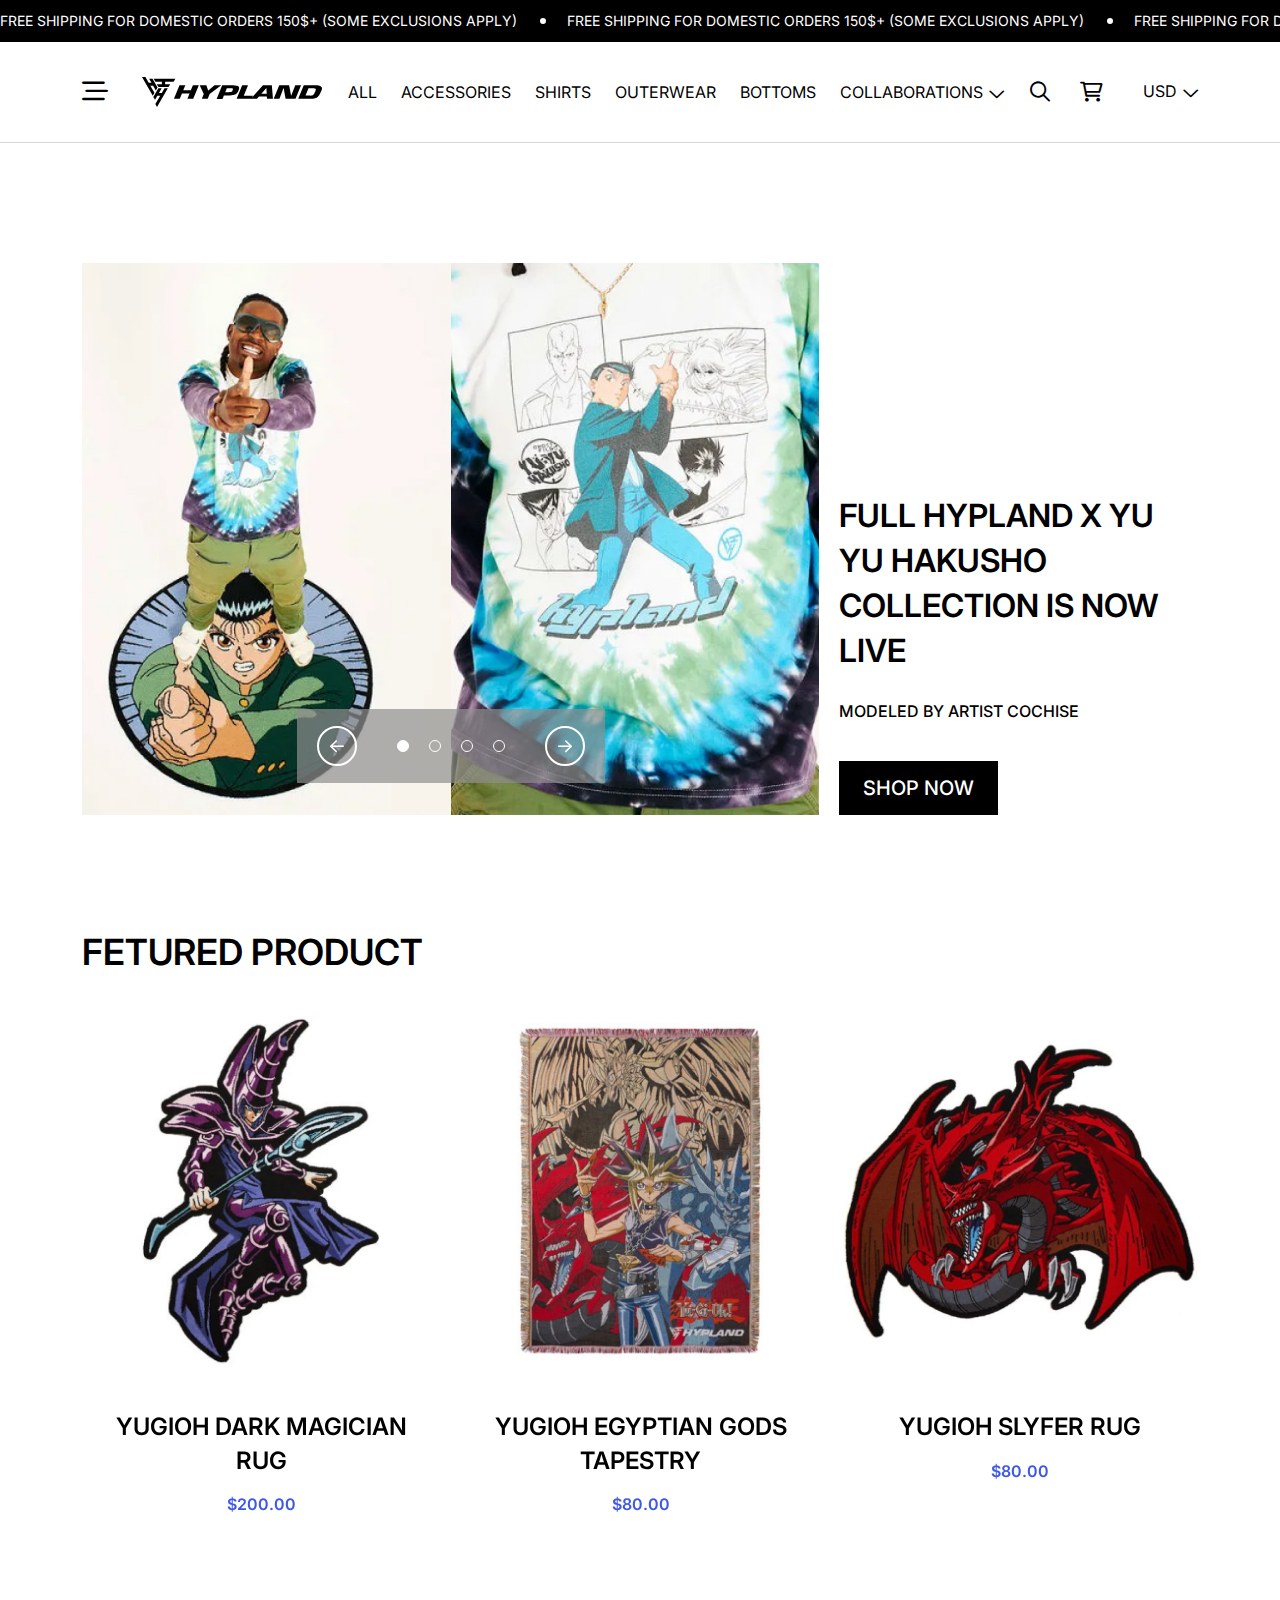
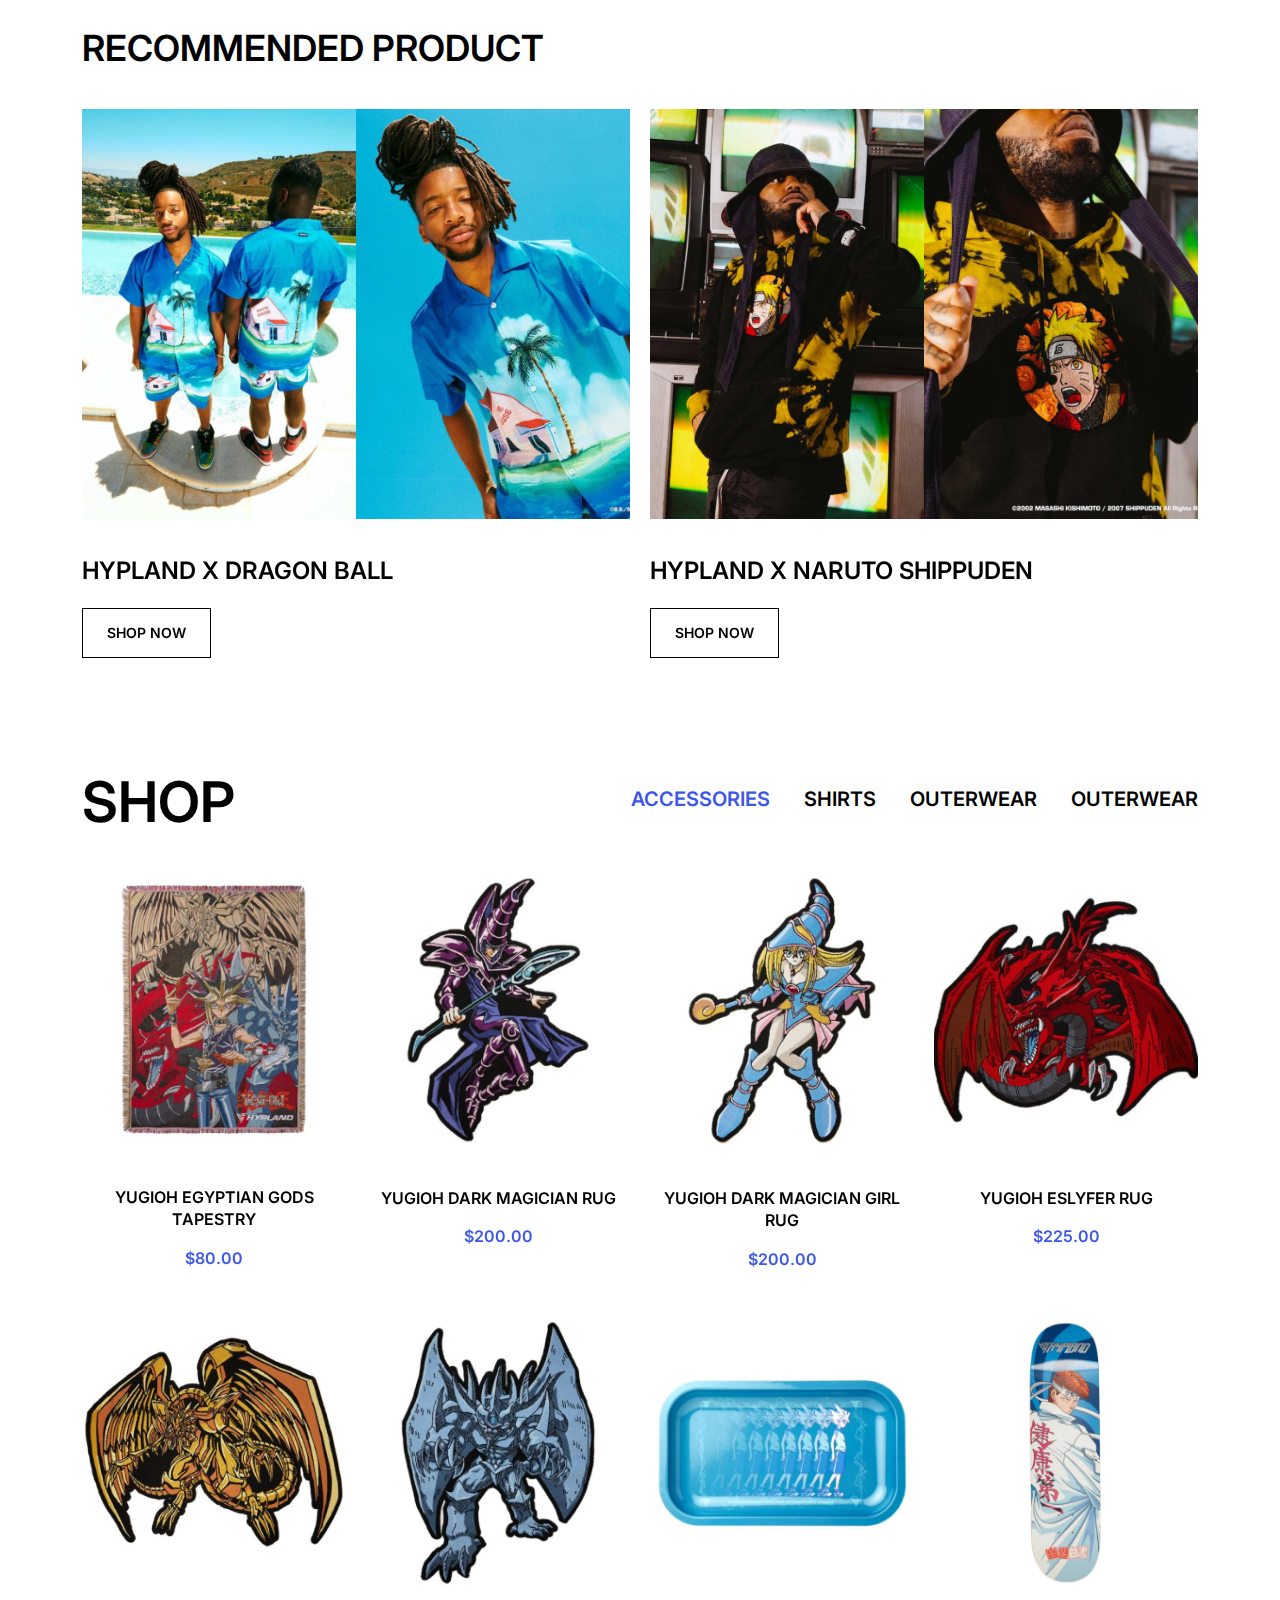
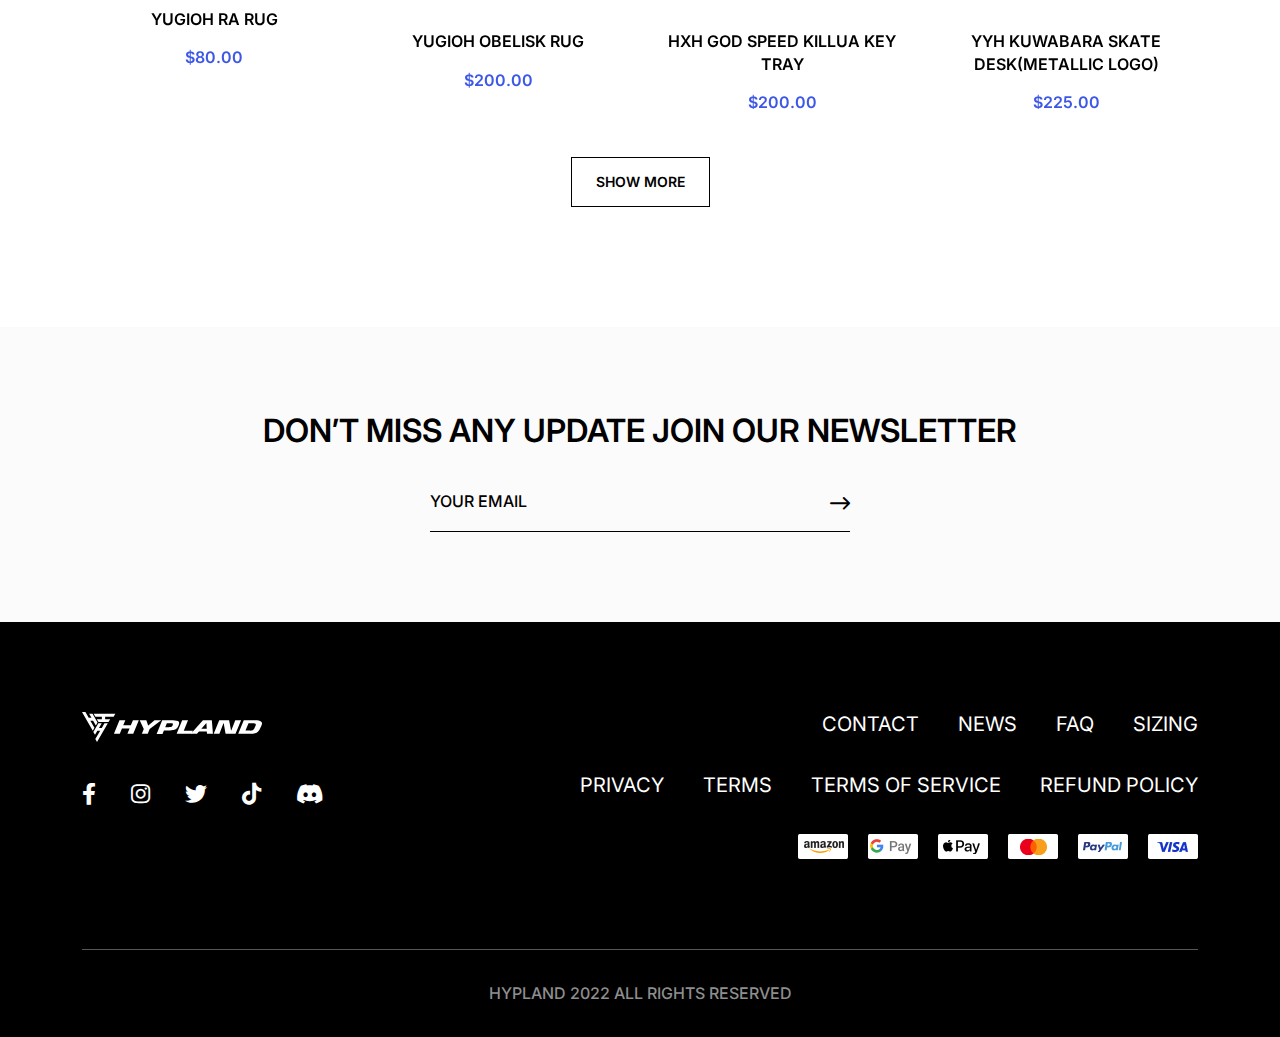
==== index.html @ 2211046d "first commit" ====
<!doctype html>
<html class="no-js" lang="zxx">

<head>
    <meta charset="utf-8">
    <meta http-equiv="x-ua-compatible" content="ie=edge">
    <title>Hypland - Woocommerce Shop - Home</title>
    <meta name="author" content="Hypland">
    <meta name="description" content="Hypland - Woocommerce Shop">
    <meta name="keywords" content="Hypland - Woocommerce Shop">
    <meta name="robots" content="INDEX,FOLLOW">

    <!-- Mobile Specific Metas -->
    <meta name="viewport" content="width=device-width, initial-scale=1, shrink-to-fit=no">

    <!-- Favicons - Place favicon.ico in the root directory -->
    <link rel="apple-touch-icon" sizes="57x57" href="/apple-icon-57x57.png">
    <link rel="apple-touch-icon" sizes="60x60" href="/apple-icon-60x60.png">
    <link rel="apple-touch-icon" sizes="72x72" href="/apple-icon-72x72.png">
    <link rel="apple-touch-icon" sizes="76x76" href="/apple-icon-76x76.png">
    <link rel="apple-touch-icon" sizes="114x114" href="/apple-icon-114x114.png">
    <link rel="apple-touch-icon" sizes="120x120" href="/apple-icon-120x120.png">
    <link rel="apple-touch-icon" sizes="144x144" href="/apple-icon-144x144.png">
    <link rel="apple-touch-icon" sizes="152x152" href="/apple-icon-152x152.png">
    <link rel="apple-touch-icon" sizes="180x180" href="/apple-icon-180x180.png">
    <link rel="icon" type="image/png" sizes="192x192" href="/android-icon-192x192.png">
    <link rel="icon" type="image/png" sizes="32x32" href="/favicon-32x32.png">
    <link rel="icon" type="image/png" sizes="96x96" href="/favicon-96x96.png">
    <link rel="icon" type="image/png" sizes="16x16" href="/favicon-16x16.png">
    <link rel="manifest" href="/manifest.json">
    <meta name="msapplication-TileColor" content="#ffffff">
    <meta name="msapplication-TileImage" content="/ms-icon-144x144.png">
    <meta name="theme-color" content="#ffffff">

    <!--==============================
	  Import Fonts
	============================== -->
    <link rel="preconnect" href="https://fonts.googleapis.com">
    <link rel="preconnect" href="https://fonts.gstatic.com" crossorigin>
    <link href="https://fonts.googleapis.com/css2?family=Inter:wght@100;200;300;400;500;600;700;800;900&display=swap" rel="stylesheet">
    <!-- Fontawesome Icon -->
    <link rel="stylesheet" href="assets/css/fontawesome.min.css">

    <!--==============================
	    All CSS File
	============================== -->
    <!-- Bootstrap -->
    <link rel="stylesheet" href="assets/css/bootstrap.min.css">
    <!-- Slick Slider -->
    <link rel="stylesheet" href="assets/css/slick.min.css">
    <!-- Theme Custom CSS -->
    <link rel="stylesheet" href="assets/css/style.css">

</head>

<body>


    <!--[if lte IE 9]>
    	<p class="browserupgrade">You are using an <strong>outdated</strong> browser. Please <a href="https://browsehappy.com/">upgrade your browser</a> to improve your experience and security.</p>
  <![endif]-->



    <!--********************************
   		Code Start From Here 
	******************************** -->


    <!--==============================
    Mobile Menu
============================== -->
    <div class="ot-menu-wrapper">
        <div class="ot-menu-area">
            <button class="ot-menu-toggle"><i class="far fa-times"></i></button>
            <div class="mobile-logo">
                <a href="index.html"><img src="assets/img/logo.svg" alt="Hypland"></a>
            </div>
            <div class="menu-scroll">
                <div class="subscribe-wrap">
                    <p class="header-text">subscribe to our newsletter</p>
                    <a href="#" class="ot-btn btn-fw">Sign Up</a>
                </div>
                <div class="ot-menu-inner">
                    <div class="ot-mobile-menu">
                        <h5 class="header-title">section</h5>
                        <ul>
                            <li><a href="accessories.html">All</a></li>
                            <li><a href="accessories.html">Accessories</a></li>
                            <li><a href="accessories.html">Shirts</a></li>
                            <li><a href="accessories.html">Outerwear</a></li>
                            <li><a href="accessories.html">Bottoms</a></li>
                            <li class="menu-item-hot-children">
                                <a href="#">Collaborations</a>
                                <ul class="sub-menu">
                                    <li><a href="accessories.html">Best Seller Author</a></li>
                                    <li><a href="accessories.html">Best Selling Items</a></li>
                                    <li><a href="accessories.html">Recent Products</a></li>
                                </ul>
                            </li>
                        </ul>
                    </div>
                </div>
                <div class="ot-menu-inner">
                    <div class="ot-mobile-menu">
                        <h5 class="header-title">More</h5>
                        <ul>
                            <li><a href="#">contact</a></li>
                            <li><a href="#">news</a></li>
                            <li><a href="#">faq</a></li>
                            <li><a href="#">sizing</a></li>
                        </ul>
                    </div>
                    <div class="social-box">
                        <span class="header-text">follow us</span>
                        <div class="header-social">
                            <div class="ot-social">
                                <a target="_blank" href="https://facebook.com/"><i class="fab fa-facebook-f"></i></a>
                                <a target="_blank" href="https://instagram.com/"><i class="fab fa-instagram"></i></a>
                                <a target="_blank" href="https://twitter.com/"><i class="fab fa-twitter"></i></a>
                                <a target="_blank" href="https://ticktok.com/"><i class="fab fa-tiktok"></i></a>
                                <a target="_blank" href="https://discord.com/"><i class="fab fa-discord"></i></a>
                            </div>
                        </div>
                    </div>
                </div>
            </div>
        </div>
    </div>
    <!--==============================
    Header Area
==============================-->
    <header class="ot-header">
        <!--header-top-wrapper start-->
        <div class="header-top">
            <div class="notice-scroll-wrap">
                <div class="notice-scroll">
                    <p class="offer-notice"><a href="shop-details.html">Free shipping for domestic orders 150$+ (Some Exclusions apply)</a></p>
                    <p class="offer-notice"><a href="shop-details.html">Free shipping for domestic orders 150$+ (Some Exclusions apply)</a></p>
                    <p class="offer-notice"><a href="shop-details.html">Free shipping for domestic orders 150$+ (Some Exclusions apply)</a></p>
                    <p class="offer-notice"><a href="shop-details.html">Free shipping for domestic orders 150$+ (Some Exclusions apply)</a></p>
                    <p class="offer-notice"><a href="shop-details.html">Free shipping for domestic orders 150$+ (Some Exclusions apply)</a></p>
                    <p class="offer-notice"><a href="shop-details.html">Free shipping for domestic orders 150$+ (Some Exclusions apply)</a></p>

                </div>
            </div>
        </div>
        <!--header-top-wrapper end-->
        <div class="sticky-wrapper">
            <div class="sticky-active">
                <!-- Main Menu Area -->
                <div class="menu-area">
                    <div class="container">
                        <div class="row align-items-center justify-content-between">
                            <div class="col-auto">
                                <div class="logo-wrap">
                                    <button type="button" class="simple-icon ot-menu-toggle d-none d-md-inline-block">
                                        <i class="far fa-bars-staggered"></i>
                                    </button>
                                    <div class="header-logo">
                                        <a href="index.html">
                                            <img src="assets/img/logo.svg" alt="Hypland">
                                        </a>
                                    </div>
                                </div>
                            </div>
                            <div class="col-auto d-none d-xl-block">
                                <nav class="main-menu">
                                    <ul>
                                        <li><a href="accessories.html">All</a></li>
                                        <li><a href="accessories.html">Accessories</a></li>
                                        <li><a href="accessories.html">Shirts</a></li>
                                        <li><a href="accessories.html">Outerwear</a></li>
                                        <li><a href="accessories.html">Bottoms</a></li>
                                        <li class="menu-item-hot-children">
                                            <a href="#">Collaborations</a>
                                            <ul class="sub-menu">
                                                <li><a href="accessories.html">Best Seller Author</a></li>
                                                <li><a href="accessories.html">Best Selling Items</a></li>
                                                <li><a href="accessories.html">Recent Products</a></li>
                                            </ul>
                                        </li>
                                    </ul>
                                </nav>
                            </div>
                            <div class="col-auto d-none d-md-block">
                                <div class="header-button">
                                    <button type="button" class="simple-icon"><i class="far fa-search"></i></button>
                                    <button type="button" class="simple-icon">
                                        <i class="far fa-cart-shopping"></i>
                                    </button>
                                    <div class="header-currency">
                                        <a class="dropdown-toggle" href="#" role="button" id="dropdownMenuLink2" data-bs-toggle="dropdown" aria-expanded="false">USD</a>
                                        <ul class="dropdown-menu" aria-labelledby="dropdownMenuLink2">
                                            <li><a href="#">AED</a></li>
                                            <li><a href="#">BDT</a></li>
                                            <li><a href="#">ERN</a></li>
                                            <li><a href="#">EGP</a></li>
                                            <li><a href="#">EUR</a></li>
                                            <li><a href="#">GBP</a></li>
                                            <li><a href="#">USD</a></li>
                                        </ul>
                                    </div>
                                </div>
                            </div>
                            <div class="col-auto d-block d-md-none">
                                <button type="button" class="simple-icon ot-menu-toggle">
                                    <i class="far fa-bars"></i>
                                </button>
                            </div>
                        </div>
                    </div>
                </div>
            </div>
        </div>
    </header>
    <!--==============================
    Featured Area
============================== -->
    <section class="space">
        <div class="container">
            <div class="row">
                <div class="col-lg-8">
                    <div class="featured-slide-area">
                        <div class="row gx-0" id="featuredSlide">
                            <div class="col-6">
                                <div class="featured-img">
                                    <img src="assets/img/product/featured_1_1.jpg" alt="product">
                                </div>
                            </div>
                            <div class="col-6">
                                <div class="featured-img">
                                    <img src="assets/img/product/featured_1_2.jpg" alt="product">
                                </div>
                            </div>
                            <div class="col-6">
                                <div class="featured-img">
                                    <img src="assets/img/product/featured_1_1.jpg" alt="product">
                                </div>
                            </div>
                            <div class="col-6">
                                <div class="featured-img">
                                    <img src="assets/img/product/featured_1_2.jpg" alt="product">
                                </div>
                            </div>
                        </div>
                        <div class="slider-nav-wrap">
                            <div class="slider-nav">
                                <button data-slick-prev="#featuredSlide" class="nav-btn slick-arrow default"><i class="far fa-arrow-left"></i></button>
                                <div class="custom-dots"></div>
                                <button data-slick-next="#featuredSlide" class="nav-btn slick-arrow default"><i class="far fa-arrow-right"></i></button>
                            </div>
                        </div>
                    </div>

                </div>
                <div class="col-lg-4 align-self-end">
                    <h2 class="h3 featured-title">Full hypland x yu yu hakusho collection is now live</h2>
                    <p class="featured-text">modeled by artist cochise</p>
                    <a href="shop-details.html" class="ot-btn">shop now</a>
                </div>
            </div>
        </div>
    </section>

    <!--==============================
    Featured Area
============================== -->
    <section class="space-bottom">
        <div class="container">
            <h2 class="sec-title">Fetured product</h2>
            <div class="row" id="productSlide1">

                <div class="col-lg-4 col-6">
                    <div class="ot-product ">
                        <div class="product-img">
                            <img src="assets/img/product/product_2_1.png" alt="Product Image">
                        </div>
                        <div class="product-content">
                            <h3 class="product-title style2"><a href="shop-details.html">Yugioh dark magician rug</a></h3>
                            <span class="price">$200.00</span>
                        </div>
                    </div>
                </div>


                <div class="col-lg-4 col-6">
                    <div class="ot-product ">
                        <div class="product-img">
                            <img src="assets/img/product/product_2_2.png" alt="Product Image">
                        </div>
                        <div class="product-content">
                            <h3 class="product-title style2"><a href="shop-details.html">Yugioh Egyptian gods tapestry</a></h3>
                            <span class="price">$80.00</span>
                        </div>
                    </div>
                </div>


                <div class="col-lg-4 col-6">
                    <div class="ot-product ">
                        <div class="product-img">
                            <img src="assets/img/product/product_2_3.png" alt="Product Image">
                        </div>
                        <div class="product-content">
                            <h3 class="product-title style2"><a href="shop-details.html">Yugioh slyfer rug</a></h3>
                            <span class="price">$80.00</span>
                        </div>
                    </div>
                </div>

            </div>
        </div>
    </section>

    <!--==============================
    Recommend Area
============================== -->
    <section class="space-bottom">
        <div class="container">
            <h2 class="sec-title">recommended product</h2>
            <div class="row" id="productSlide2">
                <div class="col-6">
                    <div class="recommend-product">
                        <div class="product-img">
                            <img src="assets/img/product/recommend_1_1.jpg" alt="product">
                            <img src="assets/img/product/recommend_1_2.jpg" alt="product">
                        </div>
                        <h3 class="product-title style2"><a href="shop-detais.html">Hypland x dragon ball</a></h3>
                        <a href="shop-detais.html" class="ot-btn style2">Shop Now</a>
                    </div>
                </div>
                <div class="col-6">
                    <div class="recommend-product">
                        <div class="product-img">
                            <img src="assets/img/product/recommend_2_1.jpg" alt="product">
                            <img src="assets/img/product/recommend_2_2.jpg" alt="product">
                        </div>
                        <h3 class="product-title style2"><a href="shop-detais.html">Hypland x naruto shippuden</a></h3>
                        <a href="shop-detais.html" class="ot-btn style2">Shop Now</a>
                    </div>
                </div>
            </div>
        </div>
    </section>


    <!--==============================
    Product Area
============================== -->
    <section class="space-bottom">
        <div class="container">
            <div class="row align-items-center justify-content-between">
                <div class="col-auto">
                    <h2 class="h1 sec-title">shop</h2>
                </div>
                <div class="col-lg-auto col-7">
                    <div class="sec-btn">
                        <div class="filter-menu">
                            <div>
                                <button class="filter-btn" type="button">Accessories</button>
                            </div>
                            <div>
                                <button class="filter-btn" type="button">Shirts</button>
                            </div>
                            <div>
                                <button class="filter-btn" type="button">Outerwear</button>
                            </div>
                            <div>
                                <button class="filter-btn" type="button">Bottoms</button>
                            </div>
                        </div>
                        <div class="filter-tab" data-asnavfor="#productSlide3">
                            <button class="tab-btn">Accessories</button>
                            <button class="tab-btn">Shirts</button>
                            <button class="tab-btn">Outerwear</button>
                            <button class="tab-btn">Outerwear</button>
                        </div>
                    </div>
                </div>
            </div>
            <div class="product-slide-area">
                <div id="productSlide3">
                    <div>
                        <div class="row gy-50">

                            <div class="col-xl-3 col-lg-4 col-6">
                                <div class="ot-product ">
                                    <div class="product-img">
                                        <img src="assets/img/product/product_1_1.png" alt="Product Image">
                                    </div>
                                    <div class="product-content">
                                        <h3 class="product-title"><a href="shop-details.html">yugioh egyptian gods tapestry</a></h3>
                                        <span class="price">$80.00</span>
                                    </div>

                                </div>
                            </div>


                            <div class="col-xl-3 col-lg-4 col-6">
                                <div class="ot-product ">
                                    <div class="product-img">
                                        <img src="assets/img/product/product_1_2.png" alt="Product Image">
                                    </div>
                                    <div class="product-content">
                                        <h3 class="product-title"><a href="shop-details.html">yugioh dark magician rug</a></h3>
                                        <span class="price">$200.00</span>
                                    </div>

                                </div>
                            </div>


                            <div class="col-xl-3 col-lg-4 col-6">
                                <div class="ot-product ">
                                    <div class="product-img">
                                        <img src="assets/img/product/product_1_3.png" alt="Product Image">
                                    </div>
                                    <div class="product-content">
                                        <h3 class="product-title"><a href="shop-details.html">yugioh dark magician girl rug</a></h3>
                                        <span class="price">$200.00</span>
                                    </div>

                                </div>
                            </div>


                            <div class="col-xl-3 col-lg-4 col-6">
                                <div class="ot-product ">
                                    <div class="product-img">
                                        <img src="assets/img/product/product_1_4.png" alt="Product Image">
                                    </div>
                                    <div class="product-content">
                                        <h3 class="product-title"><a href="shop-details.html">yugioh eslyfer rug</a></h3>
                                        <span class="price">$225.00</span>
                                    </div>

                                </div>
                            </div>


                            <div class="col-xl-3 col-lg-4 col-6">
                                <div class="ot-product ">
                                    <div class="product-img">
                                        <img src="assets/img/product/product_1_5.png" alt="Product Image">
                                    </div>
                                    <div class="product-content">
                                        <h3 class="product-title"><a href="shop-details.html">yugioh ra rug</a></h3>
                                        <span class="price">$80.00</span>
                                    </div>

                                </div>
                            </div>


                            <div class="col-xl-3 col-lg-4 col-6">
                                <div class="ot-product ">
                                    <div class="product-img">
                                        <img src="assets/img/product/product_1_6.png" alt="Product Image">
                                    </div>
                                    <div class="product-content">
                                        <h3 class="product-title"><a href="shop-details.html">yugioh obelisk rug</a></h3>
                                        <span class="price">$200.00</span>
                                    </div>

                                </div>
                            </div>


                            <div class="col-xl-3 col-lg-4 col-6">
                                <div class="ot-product ">
                                    <div class="product-img">
                                        <img src="assets/img/product/product_1_7.png" alt="Product Image">
                                    </div>
                                    <div class="product-content">
                                        <h3 class="product-title"><a href="shop-details.html">hxh god speed killua key tray</a></h3>
                                        <span class="price">$200.00</span>
                                    </div>

                                </div>
                            </div>


                            <div class="col-xl-3 col-lg-4 col-6">
                                <div class="ot-product ">
                                    <div class="product-img">
                                        <img src="assets/img/product/product_1_8.png" alt="Product Image">
                                    </div>
                                    <div class="product-content">
                                        <h3 class="product-title"><a href="shop-details.html">yyh kuwabara skate desk(metallic logo)</a></h3>
                                        <span class="price">$225.00</span>
                                    </div>

                                </div>
                            </div>

                        </div>
                    </div>
                    <div>
                        <div class="row gy-50">

                            <div class="col-xl-3 col-lg-4 col-6">
                                <div class="ot-product ">
                                    <div class="product-img">
                                        <img src="assets/img/product/product_1_1.png" alt="Product Image">
                                    </div>
                                    <div class="product-content">
                                        <h3 class="product-title"><a href="shop-details.html">yugioh egyptian gods tapestry</a></h3>
                                        <span class="price">$80.00</span>
                                    </div>

                                </div>
                            </div>


                            <div class="col-xl-3 col-lg-4 col-6">
                                <div class="ot-product ">
                                    <div class="product-img">
                                        <img src="assets/img/product/product_1_2.png" alt="Product Image">
                                    </div>
                                    <div class="product-content">
                                        <h3 class="product-title"><a href="shop-details.html">yugioh dark magician rug</a></h3>
                                        <span class="price">$200.00</span>
                                    </div>

                                </div>
                            </div>


                            <div class="col-xl-3 col-lg-4 col-6">
                                <div class="ot-product ">
                                    <div class="product-img">
                                        <img src="assets/img/product/product_1_3.png" alt="Product Image">
                                    </div>
                                    <div class="product-content">
                                        <h3 class="product-title"><a href="shop-details.html">yugioh dark magician girl rug</a></h3>
                                        <span class="price">$200.00</span>
                                    </div>

                                </div>
                            </div>


                            <div class="col-xl-3 col-lg-4 col-6">
                                <div class="ot-product ">
                                    <div class="product-img">
                                        <img src="assets/img/product/product_1_4.png" alt="Product Image">
                                    </div>
                                    <div class="product-content">
                                        <h3 class="product-title"><a href="shop-details.html">yugioh eslyfer rug</a></h3>
                                        <span class="price">$225.00</span>
                                    </div>

                                </div>
                            </div>


                            <div class="col-xl-3 col-lg-4 col-6">
                                <div class="ot-product ">
                                    <div class="product-img">
                                        <img src="assets/img/product/product_1_5.png" alt="Product Image">
                                    </div>
                                    <div class="product-content">
                                        <h3 class="product-title"><a href="shop-details.html">yugioh ra rug</a></h3>
                                        <span class="price">$80.00</span>
                                    </div>

                                </div>
                            </div>


                            <div class="col-xl-3 col-lg-4 col-6">
                                <div class="ot-product ">
                                    <div class="product-img">
                                        <img src="assets/img/product/product_1_6.png" alt="Product Image">
                                    </div>
                                    <div class="product-content">
                                        <h3 class="product-title"><a href="shop-details.html">yugioh obelisk rug</a></h3>
                                        <span class="price">$200.00</span>
                                    </div>

                                </div>
                            </div>


                            <div class="col-xl-3 col-lg-4 col-6">
                                <div class="ot-product ">
                                    <div class="product-img">
                                        <img src="assets/img/product/product_1_7.png" alt="Product Image">
                                    </div>
                                    <div class="product-content">
                                        <h3 class="product-title"><a href="shop-details.html">hxh god speed killua key tray</a></h3>
                                        <span class="price">$200.00</span>
                                    </div>

                                </div>
                            </div>


                            <div class="col-xl-3 col-lg-4 col-6">
                                <div class="ot-product ">
                                    <div class="product-img">
                                        <img src="assets/img/product/product_1_8.png" alt="Product Image">
                                    </div>
                                    <div class="product-content">
                                        <h3 class="product-title"><a href="shop-details.html">yyh kuwabara skate desk(metallic logo)</a></h3>
                                        <span class="price">$225.00</span>
                                    </div>

                                </div>
                            </div>

                        </div>
                    </div>
                    <div>
                        <div class="row gy-50">

                            <div class="col-xl-3 col-lg-4 col-6">
                                <div class="ot-product ">
                                    <div class="product-img">
                                        <img src="assets/img/product/product_1_1.png" alt="Product Image">
                                    </div>
                                    <div class="product-content">
                                        <h3 class="product-title"><a href="shop-details.html">yugioh egyptian gods tapestry</a></h3>
                                        <span class="price">$80.00</span>
                                    </div>

                                </div>
                            </div>


                            <div class="col-xl-3 col-lg-4 col-6">
                                <div class="ot-product ">
                                    <div class="product-img">
                                        <img src="assets/img/product/product_1_2.png" alt="Product Image">
                                    </div>
                                    <div class="product-content">
                                        <h3 class="product-title"><a href="shop-details.html">yugioh dark magician rug</a></h3>
                                        <span class="price">$200.00</span>
                                    </div>

                                </div>
                            </div>


                            <div class="col-xl-3 col-lg-4 col-6">
                                <div class="ot-product ">
                                    <div class="product-img">
                                        <img src="assets/img/product/product_1_3.png" alt="Product Image">
                                    </div>
                                    <div class="product-content">
                                        <h3 class="product-title"><a href="shop-details.html">yugioh dark magician girl rug</a></h3>
                                        <span class="price">$200.00</span>
                                    </div>

                                </div>
                            </div>


                            <div class="col-xl-3 col-lg-4 col-6">
                                <div class="ot-product ">
                                    <div class="product-img">
                                        <img src="assets/img/product/product_1_4.png" alt="Product Image">
                                    </div>
                                    <div class="product-content">
                                        <h3 class="product-title"><a href="shop-details.html">yugioh eslyfer rug</a></h3>
                                        <span class="price">$225.00</span>
                                    </div>

                                </div>
                            </div>


                            <div class="col-xl-3 col-lg-4 col-6">
                                <div class="ot-product ">
                                    <div class="product-img">
                                        <img src="assets/img/product/product_1_5.png" alt="Product Image">
                                    </div>
                                    <div class="product-content">
                                        <h3 class="product-title"><a href="shop-details.html">yugioh ra rug</a></h3>
                                        <span class="price">$80.00</span>
                                    </div>

                                </div>
                            </div>


                            <div class="col-xl-3 col-lg-4 col-6">
                                <div class="ot-product ">
                                    <div class="product-img">
                                        <img src="assets/img/product/product_1_6.png" alt="Product Image">
                                    </div>
                                    <div class="product-content">
                                        <h3 class="product-title"><a href="shop-details.html">yugioh obelisk rug</a></h3>
                                        <span class="price">$200.00</span>
                                    </div>

                                </div>
                            </div>


                            <div class="col-xl-3 col-lg-4 col-6">
                                <div class="ot-product ">
                                    <div class="product-img">
                                        <img src="assets/img/product/product_1_7.png" alt="Product Image">
                                    </div>
                                    <div class="product-content">
                                        <h3 class="product-title"><a href="shop-details.html">hxh god speed killua key tray</a></h3>
                                        <span class="price">$200.00</span>
                                    </div>

                                </div>
                            </div>


                            <div class="col-xl-3 col-lg-4 col-6">
                                <div class="ot-product ">
                                    <div class="product-img">
                                        <img src="assets/img/product/product_1_8.png" alt="Product Image">
                                    </div>
                                    <div class="product-content">
                                        <h3 class="product-title"><a href="shop-details.html">yyh kuwabara skate desk(metallic logo)</a></h3>
                                        <span class="price">$225.00</span>
                                    </div>

                                </div>
                            </div>

                        </div>
                    </div>
                    <div>
                        <div class="row gy-50">

                            <div class="col-xl-3 col-lg-4 col-6">
                                <div class="ot-product ">
                                    <div class="product-img">
                                        <img src="assets/img/product/product_1_1.png" alt="Product Image">
                                    </div>
                                    <div class="product-content">
                                        <h3 class="product-title"><a href="shop-details.html">yugioh egyptian gods tapestry</a></h3>
                                        <span class="price">$80.00</span>
                                    </div>

                                </div>
                            </div>


                            <div class="col-xl-3 col-lg-4 col-6">
                                <div class="ot-product ">
                                    <div class="product-img">
                                        <img src="assets/img/product/product_1_2.png" alt="Product Image">
                                    </div>
                                    <div class="product-content">
                                        <h3 class="product-title"><a href="shop-details.html">yugioh dark magician rug</a></h3>
                                        <span class="price">$200.00</span>
                                    </div>

                                </div>
                            </div>


                            <div class="col-xl-3 col-lg-4 col-6">
                                <div class="ot-product ">
                                    <div class="product-img">
                                        <img src="assets/img/product/product_1_3.png" alt="Product Image">
                                    </div>
                                    <div class="product-content">
                                        <h3 class="product-title"><a href="shop-details.html">yugioh dark magician girl rug</a></h3>
                                        <span class="price">$200.00</span>
                                    </div>

                                </div>
                            </div>


                            <div class="col-xl-3 col-lg-4 col-6">
                                <div class="ot-product ">
                                    <div class="product-img">
                                        <img src="assets/img/product/product_1_4.png" alt="Product Image">
                                    </div>
                                    <div class="product-content">
                                        <h3 class="product-title"><a href="shop-details.html">yugioh eslyfer rug</a></h3>
                                        <span class="price">$225.00</span>
                                    </div>

                                </div>
                            </div>


                            <div class="col-xl-3 col-lg-4 col-6">
                                <div class="ot-product ">
                                    <div class="product-img">
                                        <img src="assets/img/product/product_1_5.png" alt="Product Image">
                                    </div>
                                    <div class="product-content">
                                        <h3 class="product-title"><a href="shop-details.html">yugioh ra rug</a></h3>
                                        <span class="price">$80.00</span>
                                    </div>

                                </div>
                            </div>


                            <div class="col-xl-3 col-lg-4 col-6">
                                <div class="ot-product ">
                                    <div class="product-img">
                                        <img src="assets/img/product/product_1_6.png" alt="Product Image">
                                    </div>
                                    <div class="product-content">
                                        <h3 class="product-title"><a href="shop-details.html">yugioh obelisk rug</a></h3>
                                        <span class="price">$200.00</span>
                                    </div>

                                </div>
                            </div>


                            <div class="col-xl-3 col-lg-4 col-6">
                                <div class="ot-product ">
                                    <div class="product-img">
                                        <img src="assets/img/product/product_1_7.png" alt="Product Image">
                                    </div>
                                    <div class="product-content">
                                        <h3 class="product-title"><a href="shop-details.html">hxh god speed killua key tray</a></h3>
                                        <span class="price">$200.00</span>
                                    </div>

                                </div>
                            </div>


                            <div class="col-xl-3 col-lg-4 col-6">
                                <div class="ot-product ">
                                    <div class="product-img">
                                        <img src="assets/img/product/product_1_8.png" alt="Product Image">
                                    </div>
                                    <div class="product-content">
                                        <h3 class="product-title"><a href="shop-details.html">yyh kuwabara skate desk(metallic logo)</a></h3>
                                        <span class="price">$225.00</span>
                                    </div>

                                </div>
                            </div>

                        </div>
                    </div>
                </div>
                <div class="text-center mt-5">
                    <a href="accessories.html" class="ot-btn style2">Show More</a>
                </div>
            </div>
        </div>
    </section>

    <!--==============================
Footer Area
==============================-->
    <section class="subscribe-sec">
        <div class="container">
            <div class="text-center">
                <h2 class="h3 mt-n2 mb-35">Don’t miss any update join our newsletter</h2>
                <form class="newsletter-form">
                    <input class="form-control" type="email" placeholder="your email" required="">
                    <button type="submit"><i class="far fa-long-arrow-right"></i></button>
                </form>
            </div>
        </div>
    </section>
    <footer class="footer-wrapper">
        <div class="widget-area">
            <div class="container">
                <div class="row justify-content-between">
                    <div class="col-lg-auto">
                        <div class="footer-left">
                            <div class="footer-logo">
                                <img src="assets/img/logo-white.svg" alt="Hypland">
                            </div>
                            <div class="ot-social">
                                <a target="_blank" href="https://facebook.com/"><i class="fab fa-facebook-f"></i></a>
                                <a target="_blank" href="https://instagram.com/"><i class="fab fa-instagram"></i></a>
                                <a target="_blank" href="https://twitter.com/"><i class="fab fa-twitter"></i></a>
                                <a target="_blank" href="https://ticktok.com/"><i class="fab fa-tiktok"></i></a>
                                <a target="_blank" href="https://discord.com/"><i class="fab fa-discord"></i></a>
                            </div>
                        </div>
                    </div>
                    <div class="col-lg-auto">
                        <div class="footer-right">
                            <div class="footer-menu-wrap">
                                <div class="footer-menu">
                                    <ul>
                                        <li><a href="#">contact</a></li>
                                        <li><a href="#">news</a></li>
                                        <li><a href="#">faq</a></li>
                                        <li><a href="#">sizing</a></li>
                                    </ul>
                                </div>
                                <div class="footer-menu">
                                    <ul>
                                        <li><a href="#">privacy</a></li>
                                        <li><a href="#">terms</a></li>
                                        <li><a href="#">terms of service</a></li>
                                        <li><a href="#">refund policy</a></li>
                                    </ul>
                                </div>
                            </div>
                            <div class="payment-methods">
                                <img src="assets/img/icon/pay_1.png" alt="payment">
                                <img src="assets/img/icon/pay_2.png" alt="payment">
                                <img src="assets/img/icon/pay_3.png" alt="payment">
                                <img src="assets/img/icon/pay_4.png" alt="payment">
                                <img src="assets/img/icon/pay_5.png" alt="payment">
                                <img src="assets/img/icon/pay_6.png" alt="payment">
                            </div>
                        </div>
                    </div>
                </div>
            </div>
        </div>
        <div class="container">
            <p class="copyright">hypland 2022 all rights reserved</p>
        </div>
    </footer>


    <!--********************************
        Code End  Here 
******************************** -->
    <!--==============================
        All Js File
    ============================== -->
    <!-- Jquery -->
    <script src="assets/js/vendor/jquery-3.6.0.min.js"></script>
    <!-- Slick Slider -->
    <script src="assets/js/slick.min.js"></script>
    <!-- Bootstrap -->
    <script src="assets/js/bootstrap.bundle.min.js"></script>
    <!-- Main Js File -->
    <script src="assets/js/main.js"></script>

</body>

</html>
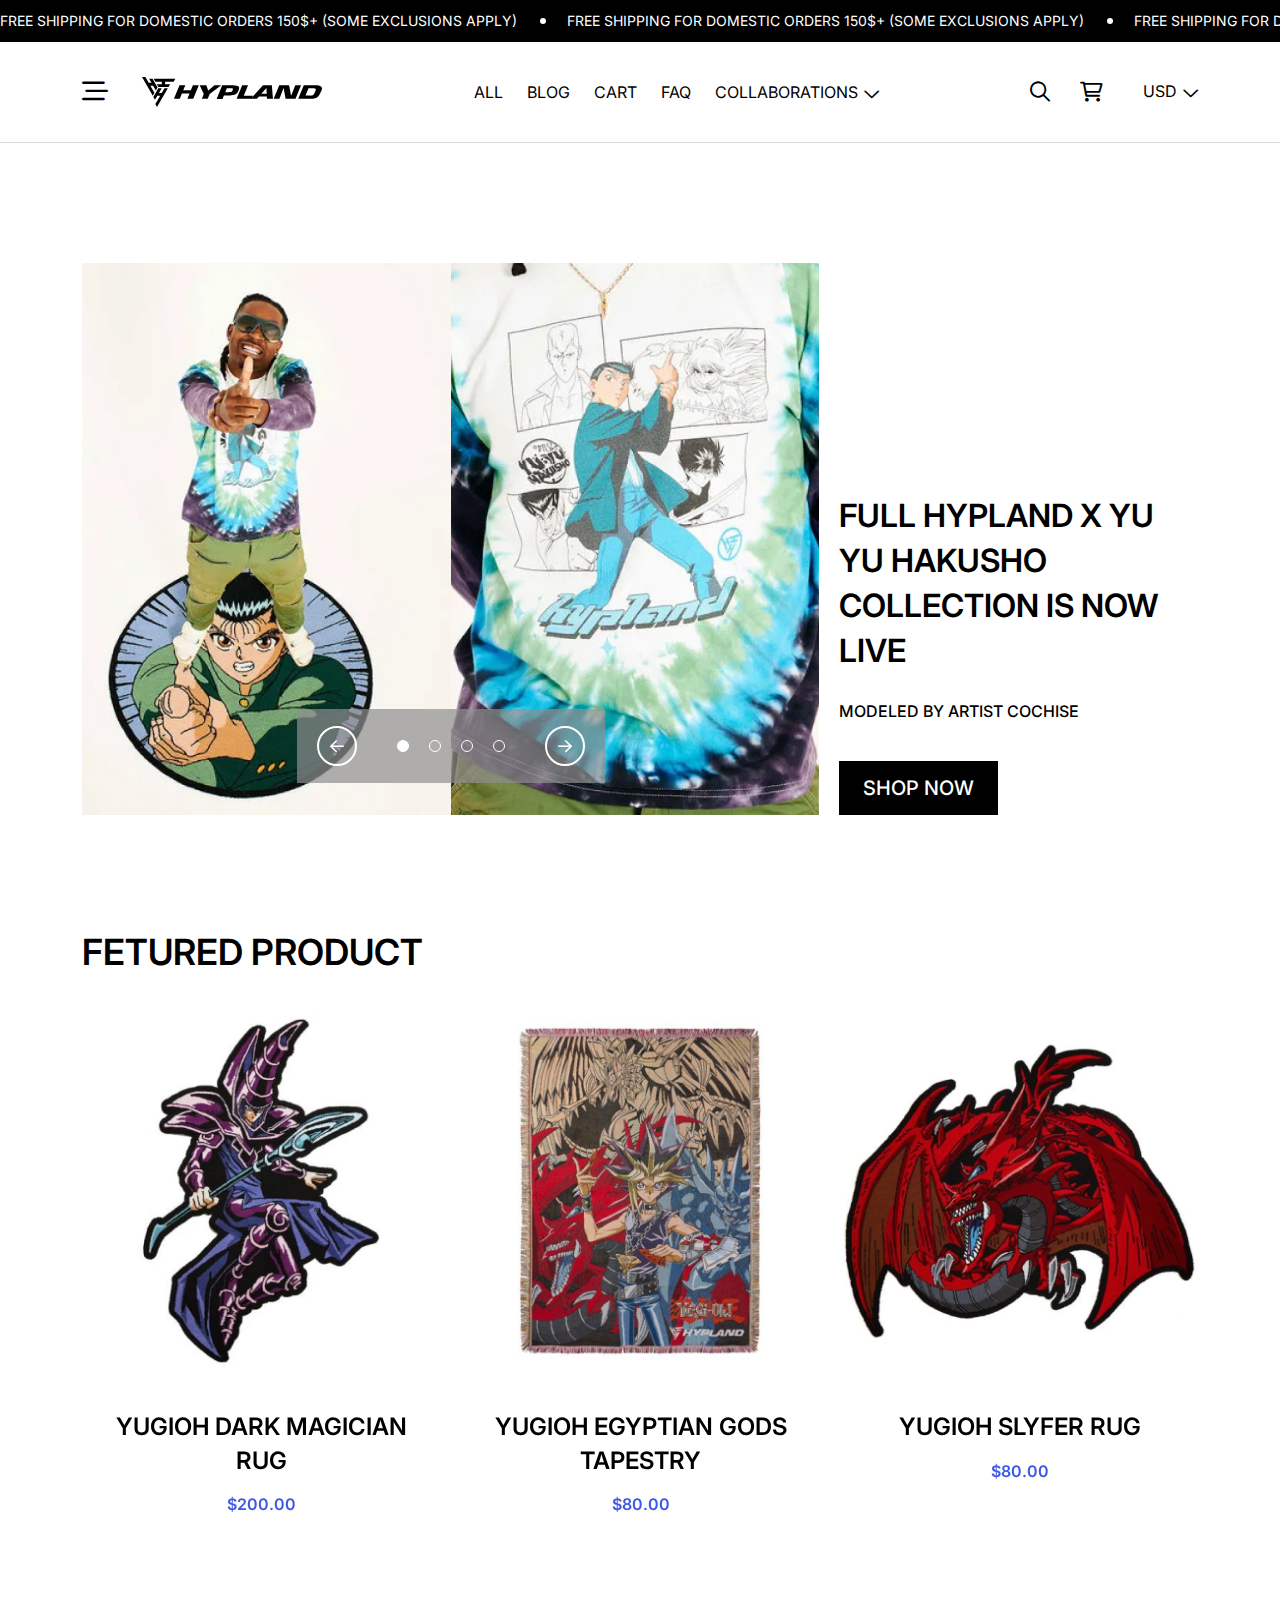
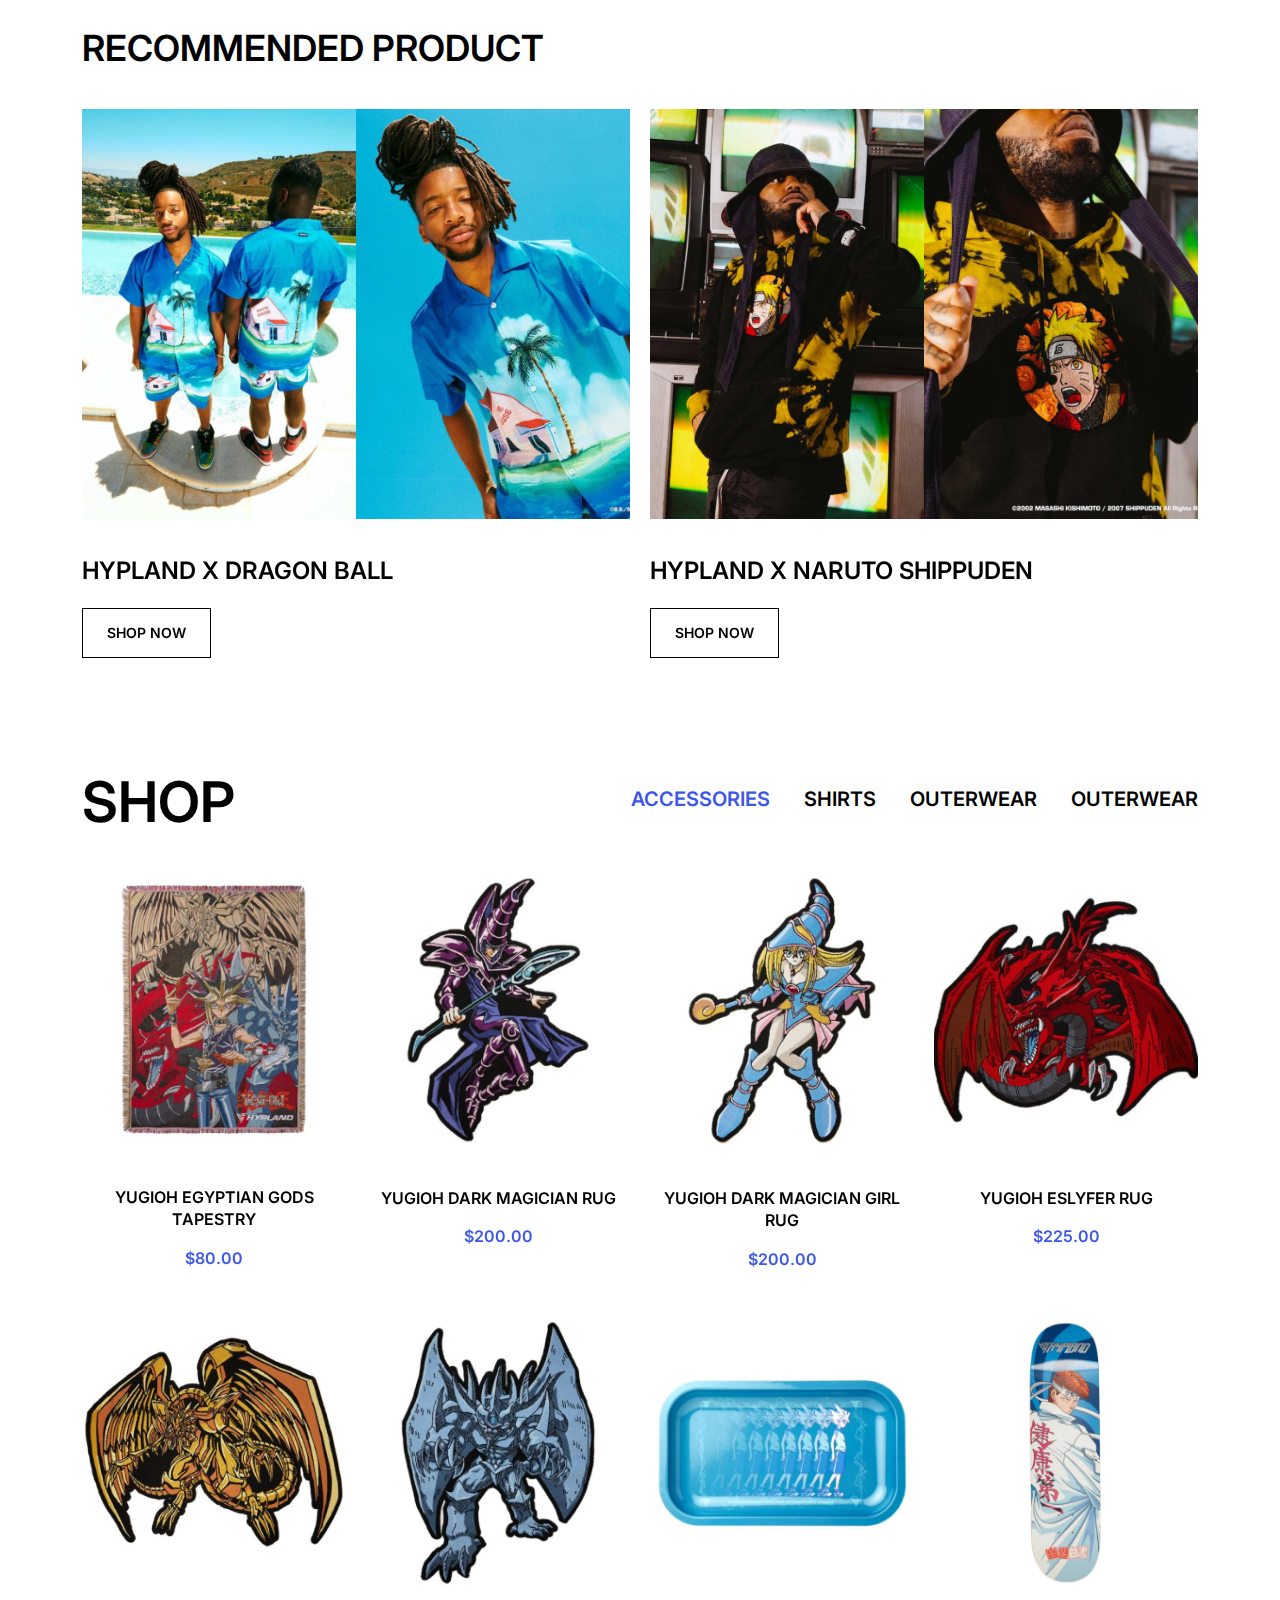
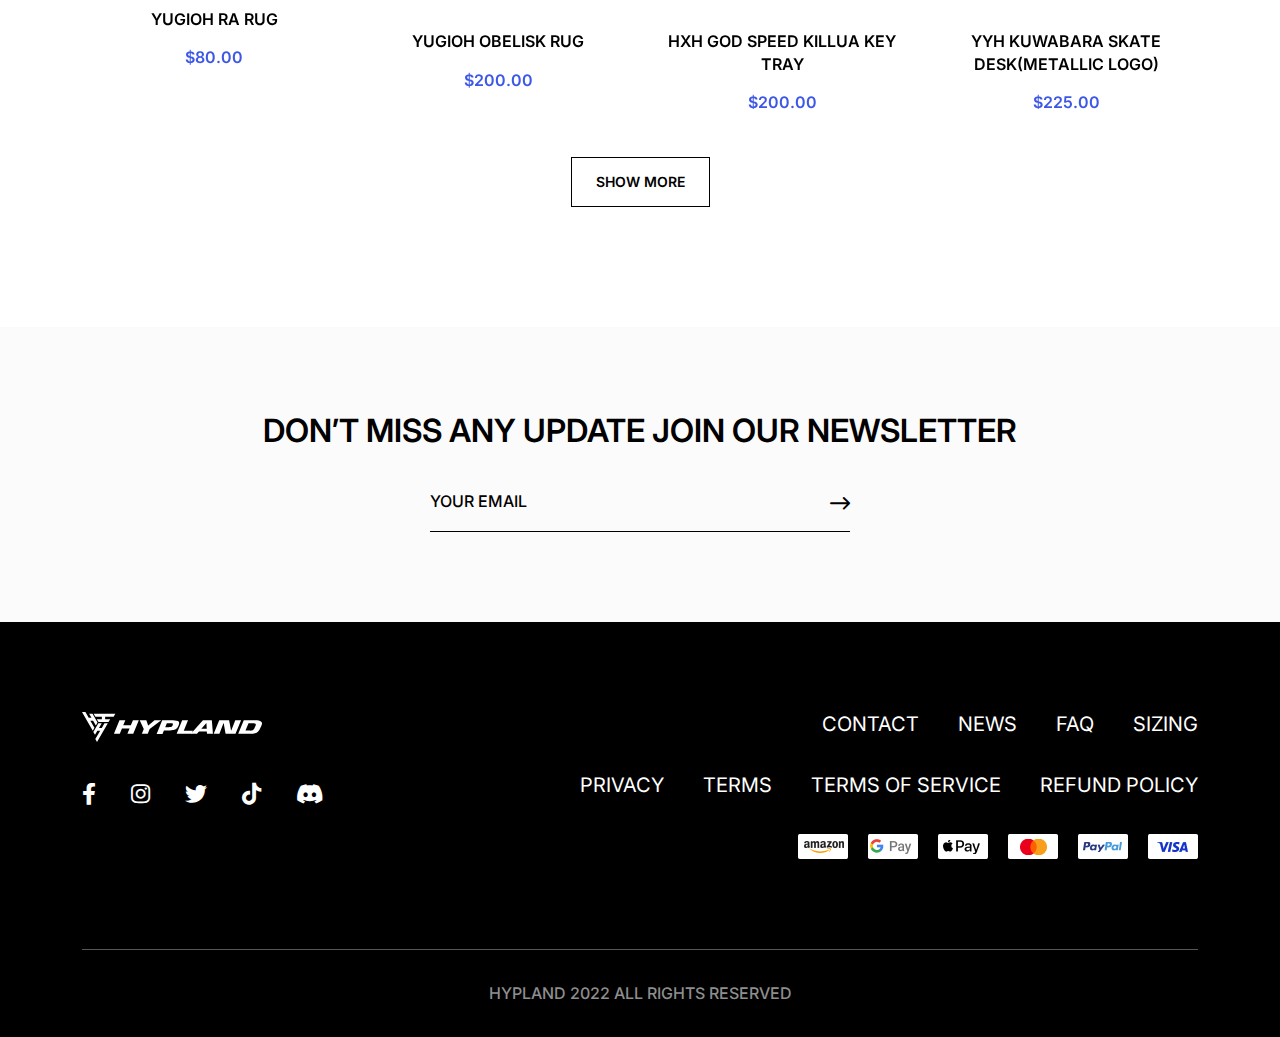
==== commit 2479e510: "theme new update" ====
--- a/index.html
+++ b/index.html
@@ -86,9 +86,9 @@
                         <h5 class="header-title">section</h5>
                         <ul>
                             <li><a href="accessories.html">All</a></li>
-                            <li><a href="accessories.html">Accessories</a></li>
-                            <li><a href="accessories.html">Shirts</a></li>
-                            <li><a href="accessories.html">Outerwear</a></li>
+                            <li><a href="blog.html">Blog</a></li>
+                            <li><a href="cart.html">Cart</a></li>
+                            <li><a href="faq.html">Faq</a></li>
                             <li><a href="accessories.html">Bottoms</a></li>
                             <li class="menu-item-hot-children">
                                 <a href="#">Collaborations</a>
@@ -168,10 +168,9 @@
                                 <nav class="main-menu">
                                     <ul>
                                         <li><a href="accessories.html">All</a></li>
-                                        <li><a href="accessories.html">Accessories</a></li>
-                                        <li><a href="accessories.html">Shirts</a></li>
-                                        <li><a href="accessories.html">Outerwear</a></li>
-                                        <li><a href="accessories.html">Bottoms</a></li>
+                                        <li><a href="blog.html">Blog</a></li>
+                                        <li><a href="cart.html">Cart</a></li>
+                                        <li><a href="faq.html">Faq</a></li>
                                         <li class="menu-item-hot-children">
                                             <a href="#">Collaborations</a>
                                             <ul class="sub-menu">
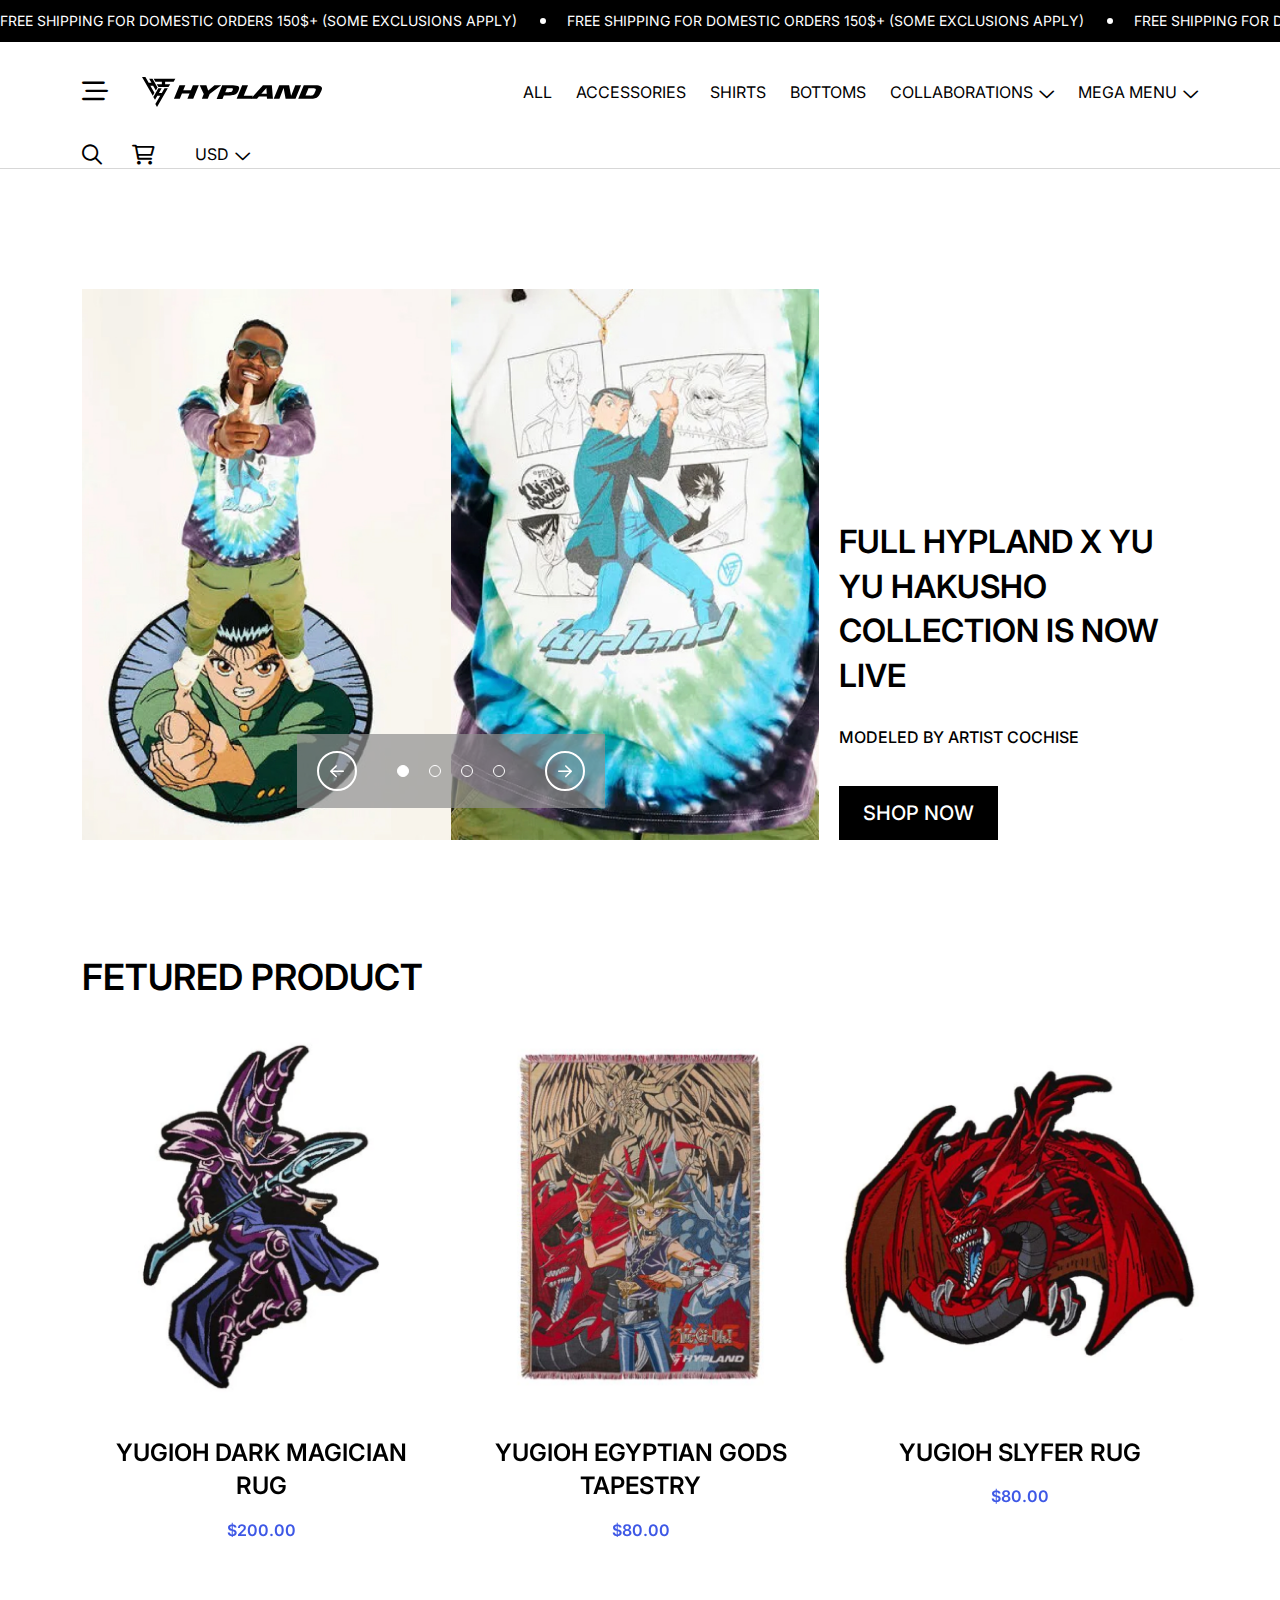
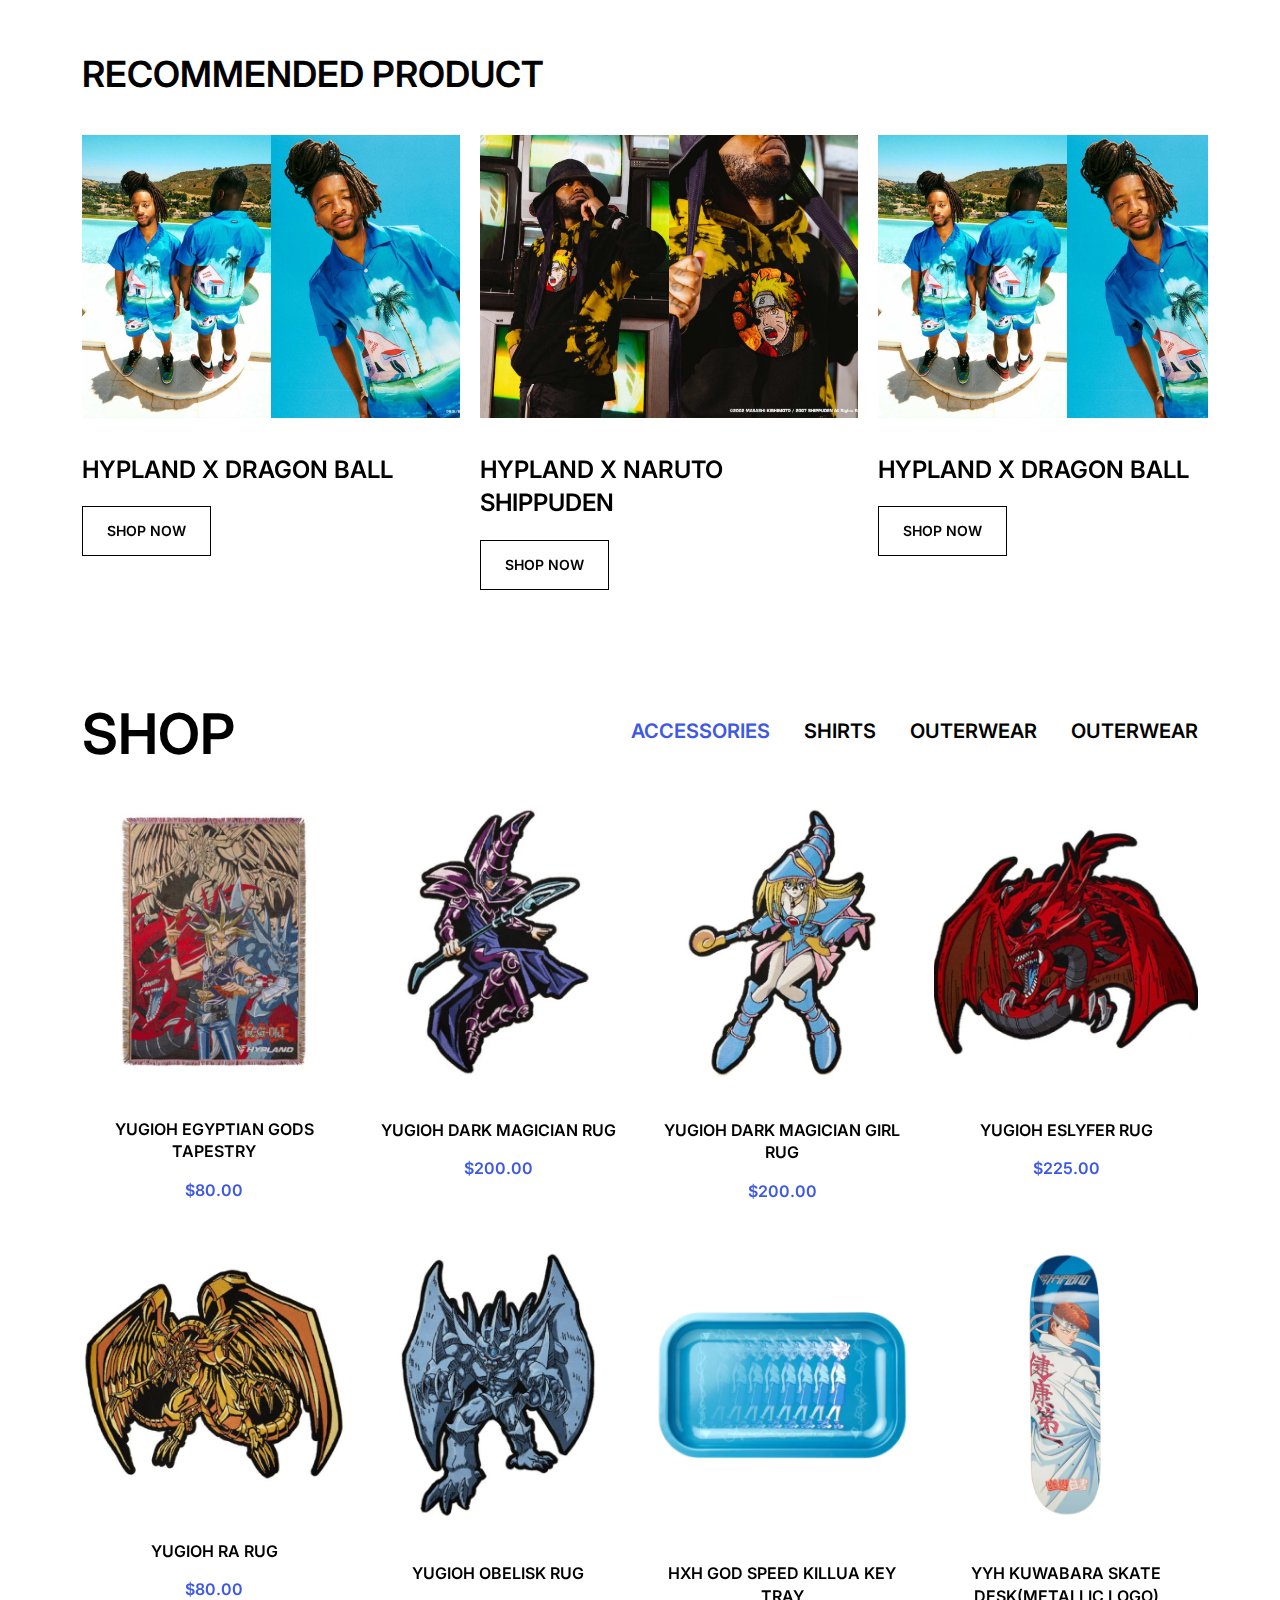
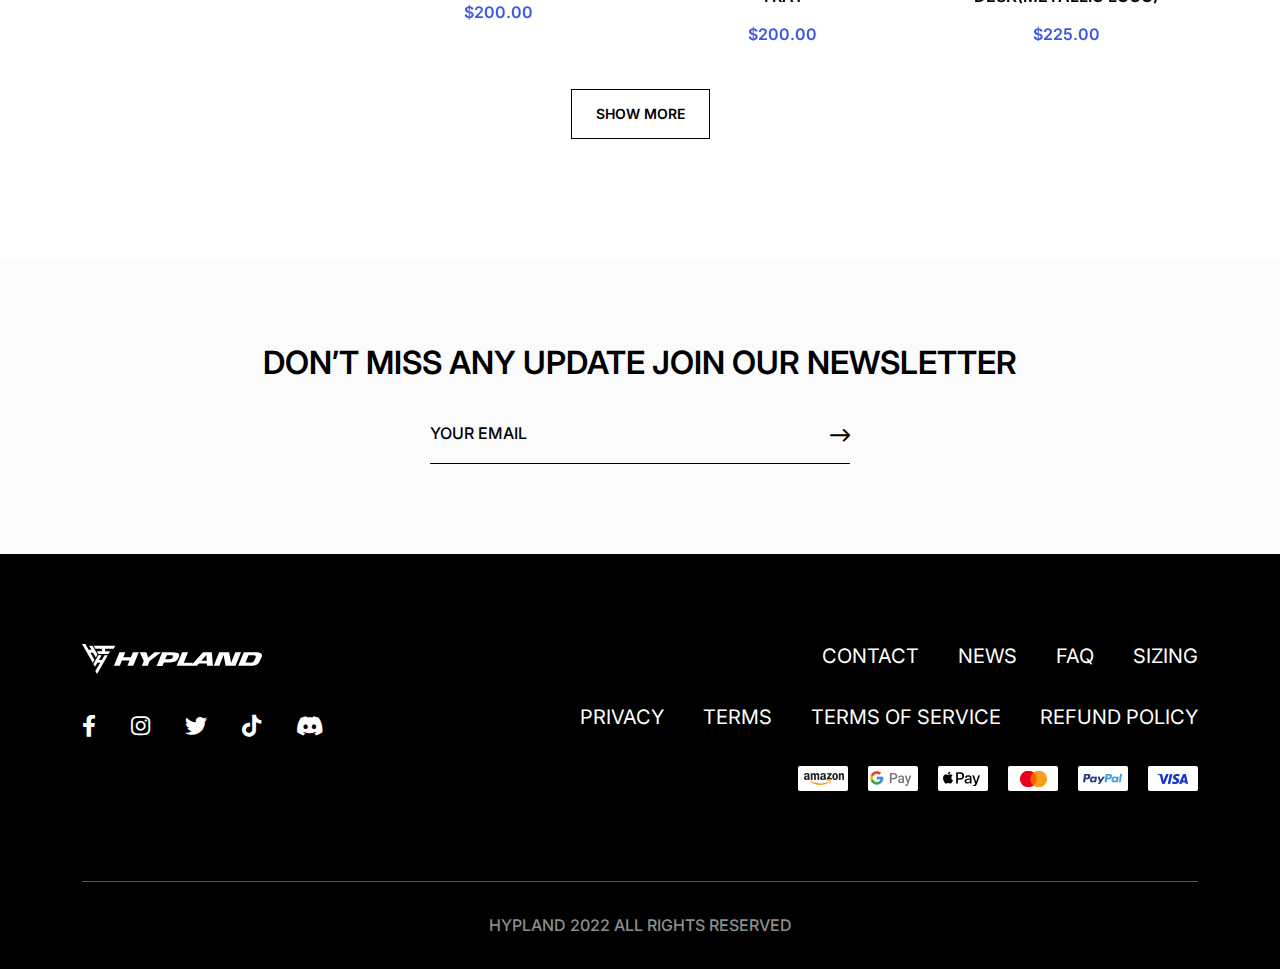
==== commit e29b7e5e: "theme new last update" ====
--- a/index.html
+++ b/index.html
@@ -86,9 +86,8 @@
                         <h5 class="header-title">section</h5>
                         <ul>
                             <li><a href="accessories.html">All</a></li>
-                            <li><a href="blog.html">Blog</a></li>
-                            <li><a href="cart.html">Cart</a></li>
-                            <li><a href="faq.html">Faq</a></li>
+                            <li><a href="accessories.html">Accessories</a></li>
+                            <li><a href="accessories.html">Shirts</a></li>
                             <li><a href="accessories.html">Bottoms</a></li>
                             <li class="menu-item-hot-children">
                                 <a href="#">Collaborations</a>
@@ -96,6 +95,52 @@
                                     <li><a href="accessories.html">Best Seller Author</a></li>
                                     <li><a href="accessories.html">Best Selling Items</a></li>
                                     <li><a href="accessories.html">Recent Products</a></li>
+                                </ul>
+                            </li>
+                            <li class="menu-item-hot-children mega-menu-wrap">
+                                <a href="#">Mega Menu</a>
+                                <ul class="mega-menu">
+                                    <li><a href="shop.html">Pagelist 1</a>
+                                        <ul>
+                                            <li><a href="index.html">Home One</a></li>
+                                            <li><a href="index-2.html">Home Two</a></li>
+                                            <li><a href="index-3.html">Home Three</a></li>
+                                            <li><a href="index-4.html">Home Four</a></li>
+                                            <li><a href="index-5.html">Home Five</a></li>
+                                            <li><a href="index-6.html">Home Six</a></li>
+
+                                        </ul>
+                                    </li>
+                                    <li><a href="#">Pagelist 2</a>
+                                        <ul>
+                                            <li><a href="index-7.html">Home Seven</a></li>
+                                            <li><a href="index-8.html">Home Eight</a></li>
+                                            <li><a href="about.html">About Us</a></li>
+                                            <li><a href="about-2.html">About Us Two</a></li>
+                                            <li><a href="team.html">Teachers</a></li>
+                                            <li><a href="team-details.html">Teachers Details</a></li>
+                                        </ul>
+                                    </li>
+                                    <li><a href="#">Pagelist 3</a>
+                                        <ul>
+                                            <li><a href="blog.html">Blog</a></li>
+                                            <li><a href="blog-details.html">Blog Details</a></li>
+                                            <li><a href="course.html">Courses</a></li>
+                                            <li><a href="video-course.html">Video Courses</a></li>
+                                            <li><a href="course-details.html">Course Details</a></li>
+                                            <li><a href="event.html">Event</a></li>
+                                        </ul>
+                                    </li>
+                                    <li><a href="#">Pagelist 4</a>
+                                        <ul>
+                                            <li><a href="event-details.html">Event Details</a></li>
+                                            <li><a href="gallery.html">Gallery</a></li>
+                                            <li><a href="contact.html">Contact Us</a></li>
+                                            <li><a href="cart.html">Shopping Cart</a></li>
+                                            <li><a href="wishlist.html">Wishlist</a></li>
+                                            <li><a href="error.html">Error Page</a></li>
+                                        </ul>
+                                    </li>
                                 </ul>
                             </li>
                         </ul>
@@ -168,15 +213,61 @@
                                 <nav class="main-menu">
                                     <ul>
                                         <li><a href="accessories.html">All</a></li>
-                                        <li><a href="blog.html">Blog</a></li>
-                                        <li><a href="cart.html">Cart</a></li>
-                                        <li><a href="faq.html">Faq</a></li>
+                                        <li><a href="accessories.html">Accessories</a></li>
+                                        <li><a href="accessories.html">Shirts</a></li>
+                                        <li><a href="accessories.html">Bottoms</a></li>
                                         <li class="menu-item-hot-children">
                                             <a href="#">Collaborations</a>
                                             <ul class="sub-menu">
                                                 <li><a href="accessories.html">Best Seller Author</a></li>
                                                 <li><a href="accessories.html">Best Selling Items</a></li>
                                                 <li><a href="accessories.html">Recent Products</a></li>
+                                            </ul>
+                                        </li>
+                                        <li class="menu-item-hot-children mega-menu-wrap">
+                                            <a href="#">Mega Menu</a>
+                                            <ul class="mega-menu">
+                                                <li><a href="shop.html">Pagelist 1</a>
+                                                    <ul>
+                                                        <li><a href="index.html">Home One</a></li>
+                                                        <li><a href="index-2.html">Home Two</a></li>
+                                                        <li><a href="index-3.html">Home Three</a></li>
+                                                        <li><a href="index-4.html">Home Four</a></li>
+                                                        <li><a href="index-5.html">Home Five</a></li>
+                                                        <li><a href="index-6.html">Home Six</a></li>
+
+                                                    </ul>
+                                                </li>
+                                                <li><a href="#">Pagelist 2</a>
+                                                    <ul>
+                                                        <li><a href="index-7.html">Home Seven</a></li>
+                                                        <li><a href="index-8.html">Home Eight</a></li>
+                                                        <li><a href="about.html">About Us</a></li>
+                                                        <li><a href="about-2.html">About Us Two</a></li>
+                                                        <li><a href="team.html">Teachers</a></li>
+                                                        <li><a href="team-details.html">Teachers Details</a></li>
+                                                    </ul>
+                                                </li>
+                                                <li><a href="#">Pagelist 3</a>
+                                                    <ul>
+                                                        <li><a href="blog.html">Blog</a></li>
+                                                        <li><a href="blog-details.html">Blog Details</a></li>
+                                                        <li><a href="course.html">Courses</a></li>
+                                                        <li><a href="video-course.html">Video Courses</a></li>
+                                                        <li><a href="course-details.html">Course Details</a></li>
+                                                        <li><a href="event.html">Event</a></li>
+                                                    </ul>
+                                                </li>
+                                                <li><a href="#">Pagelist 4</a>
+                                                    <ul>
+                                                        <li><a href="event-details.html">Event Details</a></li>
+                                                        <li><a href="gallery.html">Gallery</a></li>
+                                                        <li><a href="contact.html">Contact Us</a></li>
+                                                        <li><a href="cart.html">Shopping Cart</a></li>
+                                                        <li><a href="wishlist.html">Wishlist</a></li>
+                                                        <li><a href="error.html">Error Page</a></li>
+                                                    </ul>
+                                                </li>
                                             </ul>
                                         </li>
                                     </ul>
@@ -325,8 +416,8 @@
                             <img src="assets/img/product/recommend_1_1.jpg" alt="product">
                             <img src="assets/img/product/recommend_1_2.jpg" alt="product">
                         </div>
-                        <h3 class="product-title style2"><a href="shop-detais.html">Hypland x dragon ball</a></h3>
-                        <a href="shop-detais.html" class="ot-btn style2">Shop Now</a>
+                        <h3 class="product-title style2"><a href="shop-details.html">Hypland x dragon ball</a></h3>
+                        <a href="shop-details.html" class="ot-btn style2">Shop Now</a>
                     </div>
                 </div>
                 <div class="col-6">
@@ -335,8 +426,18 @@
                             <img src="assets/img/product/recommend_2_1.jpg" alt="product">
                             <img src="assets/img/product/recommend_2_2.jpg" alt="product">
                         </div>
-                        <h3 class="product-title style2"><a href="shop-detais.html">Hypland x naruto shippuden</a></h3>
-                        <a href="shop-detais.html" class="ot-btn style2">Shop Now</a>
+                        <h3 class="product-title style2"><a href="shop-details.html">Hypland x naruto shippuden</a></h3>
+                        <a href="shop-details.html" class="ot-btn style2">Shop Now</a>
+                    </div>
+                </div>
+                <div class="col-6">
+                    <div class="recommend-product">
+                        <div class="product-img">
+                            <img src="assets/img/product/recommend_1_1.jpg" alt="product">
+                            <img src="assets/img/product/recommend_1_2.jpg" alt="product">
+                        </div>
+                        <h3 class="product-title style2"><a href="shop-details.html">Hypland x dragon ball</a></h3>
+                        <a href="shop-details.html" class="ot-btn style2">Shop Now</a>
                     </div>
                 </div>
             </div>
--- a/assets/css/style.css
+++ b/assets/css/style.css
@@ -1376,14 +1376,16 @@
   margin-left: 0;
 }
 
-.main-menu ul li:hover > ul.sub-menu {
+.main-menu ul li:hover > ul.sub-menu,
+.main-menu ul li:hover ul.mega-menu {
   visibility: visible;
   opacity: 1;
   margin-top: 0;
   z-index: 999;
 }
 
-.main-menu ul.sub-menu {
+.main-menu ul.sub-menu,
+.main-menu ul.mega-menu {
   position: absolute;
   text-align: left;
   top: 100%;
@@ -1418,16 +1420,6 @@
   left: -27px;
 }
 
-.main-menu ul.sub-menu:before {
-  content: "";
-  position: absolute;
-  left: 34px;
-  top: 30px;
-  width: 1px;
-  background-color: var(--theme-color);
-  height: calc(100% - 60px);
-}
-
 .main-menu ul.sub-menu li {
   display: block;
   margin: 0 0;
@@ -1442,29 +1434,6 @@
 
 .main-menu ul.sub-menu li a {
   position: relative;
-  padding-left: 21px;
-}
-
-.main-menu ul.sub-menu li a:before {
-  content: "\f054";
-  position: absolute;
-  top: 2.35em;
-  left: 0;
-  font-family: var(--icon-font);
-  width: 11px;
-  height: 11px;
-  text-align: center;
-  border-radius: 0;
-  display: inline-block;
-  font-size: 0.2em;
-  line-height: 11.5px;
-  color: var(--theme-color);
-  font-weight: 700;
-  background-color: var(--white-color);
-  background-color: var(--theme-color);
-  -webkit-transform: rotate(45deg);
-      -ms-transform: rotate(45deg);
-          transform: rotate(45deg);
 }
 
 .main-menu ul.sub-menu li a:hover {
@@ -1482,6 +1451,75 @@
 .main-menu ul.sub-menu li ul.sub-menu li ul {
   left: 100%;
   right: auto;
+}
+
+.main-menu .mega-menu-wrap {
+  position: static;
+}
+
+.main-menu ul.mega-menu {
+  display: -webkit-box;
+  display: -webkit-flex;
+  display: -ms-flexbox;
+  display: flex;
+  -webkit-box-pack: justify;
+  -webkit-justify-content: space-between;
+      -ms-flex-pack: justify;
+          justify-content: space-between;
+  text-align: left;
+  width: 100%;
+  max-width: var(--main-container);
+  padding: 20px 15px 23px 15px;
+  left: 50%;
+  -webkit-transform: translateX(-50%);
+      -ms-transform: translateX(-50%);
+          transform: translateX(-50%);
+  text-align: center;
+}
+
+.main-menu ul.mega-menu li {
+  display: block;
+  width: 100%;
+  padding: 0 15px;
+}
+
+.main-menu ul.mega-menu li li {
+  padding: 2px 0;
+}
+
+.main-menu ul.mega-menu li a {
+  display: inline-block;
+}
+
+.main-menu ul.mega-menu > li > a {
+  display: block;
+  padding: 0;
+  padding-bottom: 15px;
+  margin-bottom: 10px;
+  text-transform: capitalize;
+  letter-spacing: 1px;
+  font-weight: 700;
+  color: var(--title-color);
+  border-color: var(--theme-color);
+}
+
+.main-menu ul.mega-menu > li > a::after, .main-menu ul.mega-menu > li > a::before {
+  content: "";
+  position: absolute;
+  bottom: 0;
+  left: 0;
+  width: 15px;
+  height: 1px;
+  background-color: var(--theme-color);
+}
+
+.main-menu ul.mega-menu > li > a::after {
+  width: calc(100% - 20px);
+  left: 20px;
+}
+
+.main-menu ul.mega-menu > li > a:hover {
+  padding-left: 0;
 }
 
 .header-top {
@@ -2212,6 +2250,13 @@
   }
   .slider-nav .slick-dots li {
     margin-right: 5px;
+  }
+}
+
+/* Extra small devices */
+@media (max-width: 375px) {
+  .slider-nav {
+    gap: 6px;
   }
 }
 
@@ -2551,28 +2596,8 @@
   margin-bottom: 20px;
 }
 
-/* Medium devices */
-@media (max-width: 991px) {
-  .recommend-product {
-    margin-left: 4.5em;
-  }
-  .slick-current .recommend-product {
-    margin-left: 0 !important;
-  }
-}
-
-/* Small devices */
-@media (max-width: 767px) {
-  .recommend-product {
-    margin-left: 4em;
-  }
-}
-
-/* Extra small devices */
-@media (max-width: 575px) {
-  .recommend-product {
-    margin-left: 3em;
-  }
+#productSlide2 .slick-list {
+  padding-right: 30% !important;
 }
 
 .filter-tab {
@@ -2839,6 +2864,10 @@
           flex: 1;
 }
 
+.cart-table .price-table .quantity {
+  margin-left: auto;
+}
+
 .btn-group {
   display: block;
 }
@@ -2890,6 +2919,13 @@
   }
 }
 
+@media (min-width: 768px) {
+  .cart-table .product-cart .quantity,
+  .cart-table .price-table .quantity {
+    display: none;
+  }
+}
+
 /* Small devices */
 @media (max-width: 767px) {
   .cart-table th.total,
